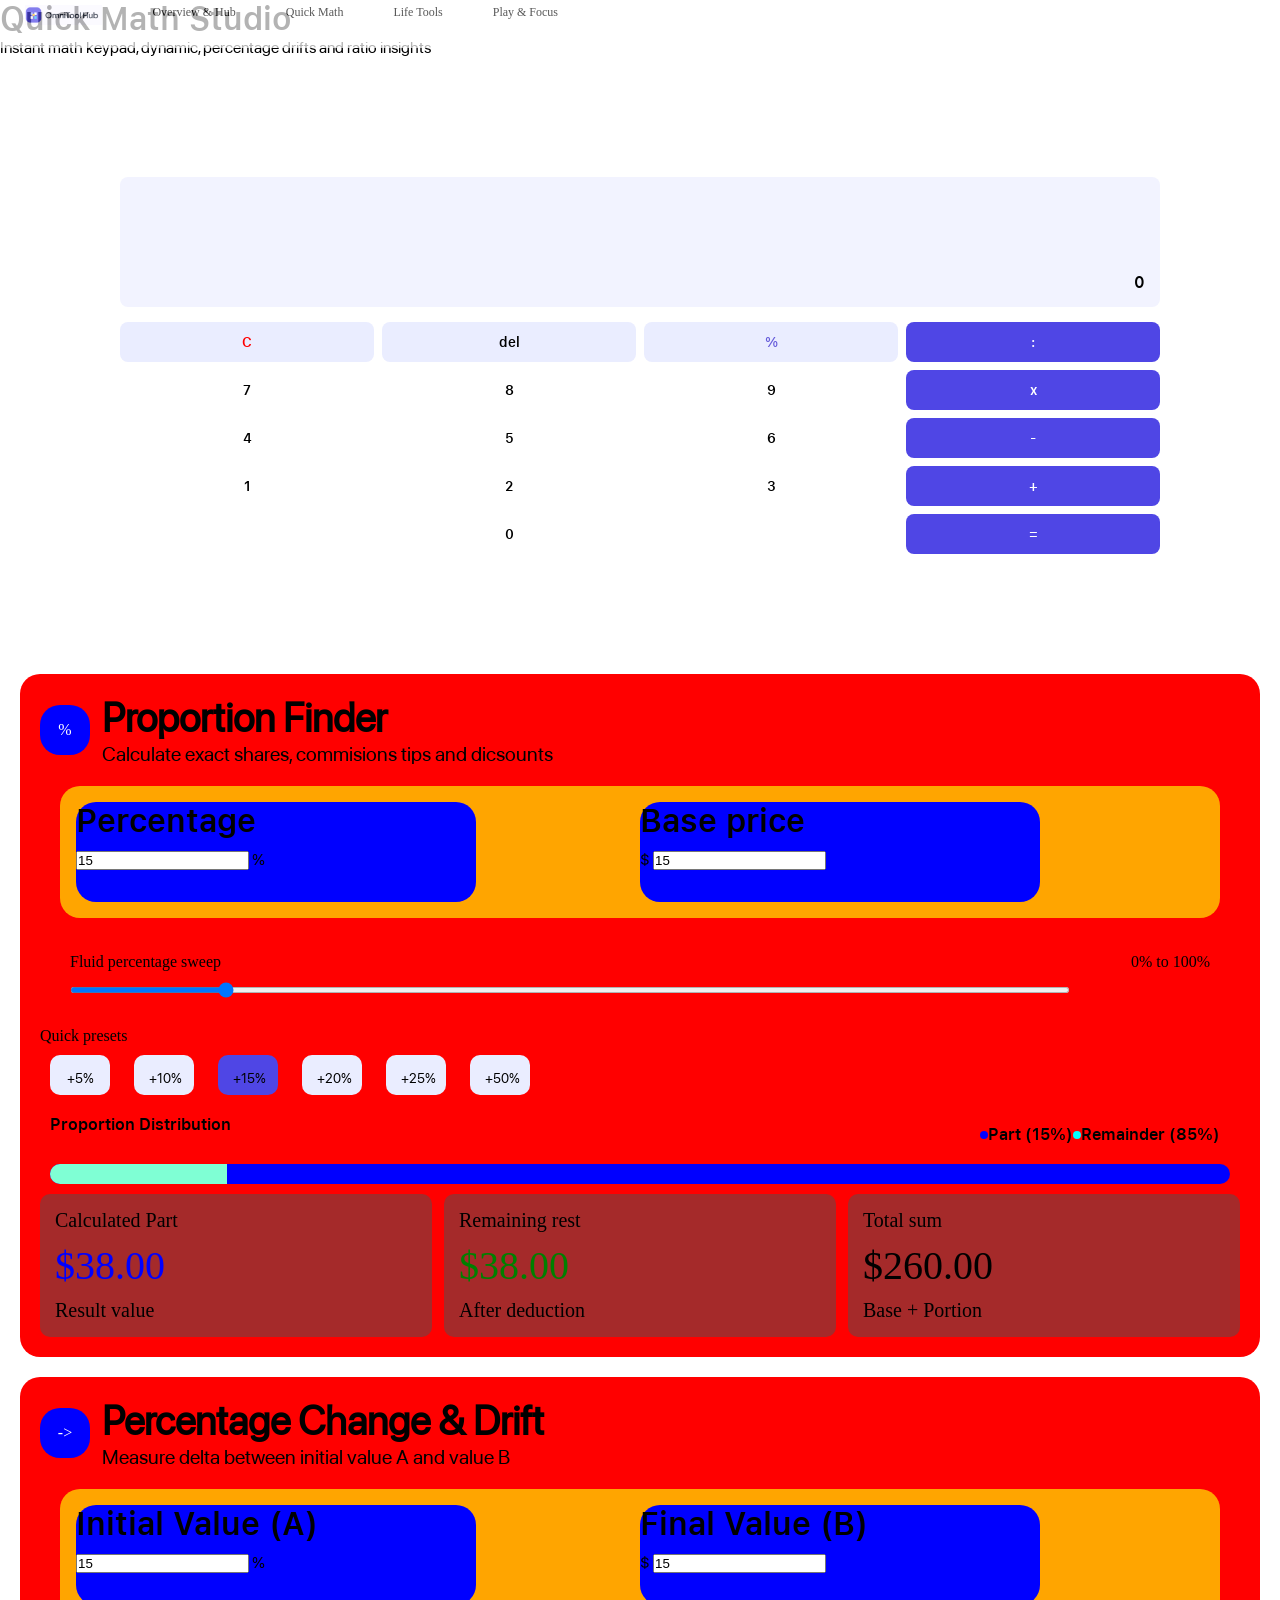
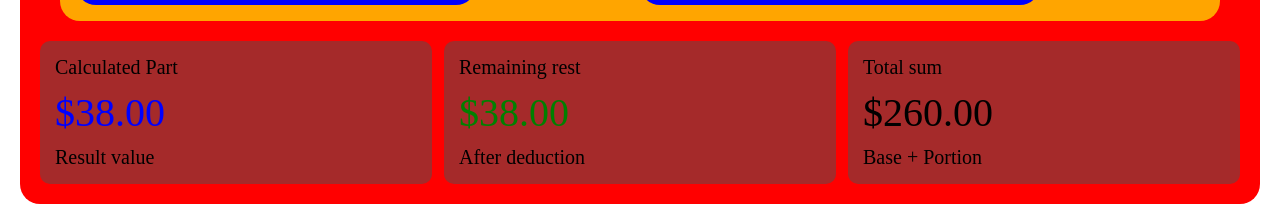
==== calculator.html @ 21ca6bd2 "Save local progress before pull" ====
<!DOCTYPE html>
<html>
    <head>
        <link rel="stylesheet" href="calculatorStyles.css">
    </head>
    <body>
        <nav>
            <ul>
                <li> <a> <img src="img/OmniToolLogo.png" alt="OmniToolLogo"> </a></li>
                <li> <p> <a href="index.html"> Overview & Hub </a> </p> </li>
                <li> <p> <a href="#"> Quick Math </a> </p> </li>
                <li> <p> <a href="lifetools.html"> Life Tools </a> </p> </li>
                <li> <p> <a href="#"> Play & Focus </a> </p> </li>
            </ul>
        </nav>

        <header> 
            
        </header>

        <div class="title">
            <h1 class="title-text"> Quick Math Studio </h1>
            <p class="title-paragraph"> Instant math keypad, dynamic, percentage drifts and ratio insights </p>
        </div>
        
        <div class="calculator-card">
            <div id="calc-display" > 0 </div>

            <!-- Keyboard grid -->
             <div class="calculator-keyboard">
                <!-- Button operator -->
                <button class="button button--essential" id="C" onclick=""> C </button>
                <button class="button button--essential" onclick=""> del  </button>
                <button class="button button--essential" id="percent" onclick=""> % </button>
                <button class="button button--operator" onclick=""> : </button> 
                <!-- Button nums -->

                <!-- Row 1 -->
                <button class="button" onclick=""> 7 </button> 
                <button class="button" onclick=""> 8 </button> 
                <button class="button" onclick=""> 9 </button> 
                <button class="button button--operator" onclick=""> x </button>

                <!-- Row 2 -->

                <button class="button" onclick=""> 4 </button> 
                <button class="button" onclick=""> 5 </button> 
                <button class="button" onclick=""> 6 </button> 
                <button class="button button--operator" onclick=""> - </button>

                <!-- Row 3 -->

                <button class="button" onclick=""> 1 </button> 
                <button class="button" onclick=""> 2 </button> 
                <button class="button" onclick=""> 3 </button> 
                <button class="button button--operator" onclick=""> + </button>

                <!-- Row 4 -->
                <button class="button button--0" onclick=""> 0 </button> 
                
                <button class="button button--operator" onclick=""> = </button>
             </div>
        </div>

        <!-- Feel Free to change the colours and begin doing the JS -->
        <div class="proportion-card">
            <div class="card-header"> 
                <div class="icon-badge"> % </div>
                <div class="card-header-titles">
                    <h2> Proportion Finder </h2>
                    <p> Calculate exact shares, commisions tips and dicsounts </p>
                </div>  

            </div>
           
            <div class="input-section">
                <div class="input-group">
                    <h1> Percentage </h1>
                    <div class="input-field">
                        <input type="text" value="15">
                        <span class="suffix"> % </span>
                    </div>
                </div>
                
                <div class="input-group">
                    <h1> Base price </h1>
                    <div class="input-field">
                        <span class="prefix"> $ </span>
                        <input type="text" value="15">
                    </div>
                </div>
            </div>
            <div class="slider-section"> 
                <div class="slider-group"> 
                    <span> Fluid percentage sweep </span>
                    <span class="range-text"> 0% to 100% </span>
                </div>
                <input type="range" min="0" max="100" value="15" class="range-slider">
            </div>
            
            <!-- Preset -->
            <span class="presets-label"> Quick presets </span>
            <div class="presets-buttons">
                <button class="preset-button"> +5% </button>
                <button class="preset-button"> +10% </button>
                <button class="preset-button preset-button--active"> +15% </button>
                <button class="preset-button"> +20% </button>
                <button class="preset-button"> +25% </button>
                <button class="preset-button"> +50% </button>
            </div>

            <!-- Distribution bar -->
            <div class="distribution-bar"> 
                <div class="dist-header">
                    <span> Proportion Distribution </span>
                    <div class="dist-legend"> 
                        <span class="dot dot--blue"> </span> Part (15%)
                        <span class="dot dot--cyan"> </span> Remainder (85%)
                    </div>
                </div>
                <div class="multi-progress-bar">
                    <div class="progress-part" style="width: 15%;"> </div>
                    <div class="progress-remainder" style="width: 85%;"> </div>
                </div>
            </div>

            <!-- Output -->
            <div class="output-grid">
                <div class="output-section">
                    <span class="out-title"> Calculated Part </span>
                    <span class="out-value out-value--blue"> $38.00 </span>
                    <span class="out-sub"> Result value </span>
                </div>
                <div class="output-section">
                    <span class="out-title"> Remaining rest </span>
                    <span class="out-value out-value--green"> $38.00 </span>
                    <span class="out-sub"> After deduction </span>
                </div>
                <div class="output-section">
                    <span class="out-title"> Total sum </span>
                    <span class="out-value out-value--black"> $260.00 </span>
                    <span class="out-sub"> Base + Portion </span>
                </div>
            </div>
        </div>

        <!-- Percentage card -->
        <div class="percentage-card">
            <div class="card-header"> 
                <div class="icon-badge"> -> </div>
                <div class="card-header-titles">
                    <h2> Percentage Change & Drift</h2>
                    <p> Measure delta between initial value A and value B</p>
                </div>  
            </div>
            <div class="input-section">
                <div class="input-group">
                    <h1> Initial Value (A) </h1>
                    <div class="input-field">
                        <input type="text" value="15">
                        <span class="suffix"> % </span>
                    </div>
                </div>
                
                <div class="input-group">
                    <h1> Final Value (B) </h1>
                    <div class="input-field">
                        <span class="prefix"> $ </span>
                        <input type="text" value="15">
                    </div>
                </div>
            </div>

             <div class="output-grid">
                <div class="output-section">
                    <span class="out-title"> Calculated Part </span>
                    <span class="out-value out-value--blue"> $38.00 </span>
                    <span class="out-sub"> Result value </span>
                </div>
                <div class="output-section">
                    <span class="out-title"> Remaining rest </span>
                    <span class="out-value out-value--green"> $38.00 </span>
                    <span class="out-sub"> After deduction </span>
                </div>
                <div class="output-section">
                    <span class="out-title"> Total sum </span>
                    <span class="out-value out-value--black"> $260.00 </span>
                    <span class="out-sub"> Base + Portion </span>
                </div>
                <!-- WIP NOT DONE! -->
            </div>
        </div>
    </body>
</html>
---- calculatorStyles.css ----
/* --- SF PRO TEXT (Using Display Regular as a temporary substitute) --- */
@font-face {
    font-family: 'SF Pro Text Regular';
    src: url('fonts/sf-pro-display_regular.woff2') format('woff2'); /* This file exists! */
    font-weight: 400;
    font-style: normal;
}

/* --- SF PRO TEXT (Using your working Semibold file as the fallback) --- */
@font-face {
    font-family: 'SF Pro Text';
    src: url('fonts/sf-pro-text_semibold.woff2') format('woff2');
    font-weight: 400;
    font-style: normal;
}

@font-face {
    font-family: 'SF Pro Text';
    src: url('fonts/sf-pro-text_semibold.woff2') format('woff2');
    font-weight: 600;
    font-style: normal;
}

* {
    margin: 0px;
    padding: 0px;
}

nav li a {
    display: block;
    color: #131313;
    text-align: center;
    padding-right: 25px;
    padding-left: 25px;
    padding-bottom: 5px;
    padding-top: 5px;
    text-decoration: none;
}

nav ul {
    list-style-type: none;
    margin: 0;
    padding: 0;
    overflow: hidden;
    background-color: #FFFFFF;

    display: flex;
    justify-content: flex-start;
    min-height: 48px;

}

nav li a:hover {
    background-color: #dfdddd;
    opacity: 0.7;
}

nav {
    place-items: center;
    min-height: 48px;

    position: fixed;
    top: 0;
    left: 0;
    width: 100%;
    z-index: 1000;
    opacity: 0.7;
}

nav p {
    font-size: 12px;
    margin: 0;
    padding: 0;
    display: inline-block;
}

nav img {
    height: 20px;
    width: auto;
    display: block;
}

.title-text {
    font-family: 'SF Pro Text';

}

.title-paragraph {
    font-family: 'SF Pro Text Regular';
}
.calculator-card {
    background-color: #FFFFF;
    padding: 20px;
    border-radius: 20px;
    margin: 100px;
}

#calc-display {
    padding: 15px;
    border-radius: 8px;
    margin-bottom: 15px;
    overflow: hidden;
    background-color: #F2F3FF;
    color: black;
    font-family: 'SF Pro Text';
    height: 100px;
    display: flex;
    justify-content: flex-end;
    align-items: flex-end;
}

.calculator-keyboard {
    display: grid;
    grid-template-columns: repeat(4, 1fr);
    gap: 8px;
    height: auto;
}

.button {
    background-color: #FFFF;
    border-radius: 8px;
    border: 0;
    cursor: pointer;
    height: 40px;
    width: auto;
    font-family: 'SF Pro Text';
}

.button--0 {
    grid-column: span 3;
}
.button--clear {
    background-color: red;
}
.button--operator {
    background-color: #4F46E5;
    color: #FFFF;
}

.button--essential {
    background-color: #EAEDFF;
}
.button:hover {
    opacity: 0.5;
}

#C {
    color: red;
}

#percent {
    color: #655BDA
}

/* Presets */

.proportion-card, .percentage-card {
    background-color: red;
    border-radius: 20px;
    margin: 20px;
    padding: 20px;
}

.card-header {
    display: flex;
    align-items:center;
    gap: 12px;
    margin-bottom: 10px;
}

.card-header-titles {
    font-family: 'SF Pro Text Regular';
}
.icon-badge {
    background-color: blue;
    display: flex;
    color: white;
    width: 50px;
    height: 50px;
    border-radius: 20px;
    justify-content: center;
    align-items: center;
}

.card-header h2 {
    font-size: 40px;
    font-weight: 20px;
}

.card-header p {
    font-size: 20px
}

/* Input */
.input-section {
    display: grid;
    grid-template-columns: 1fr 1fr;
    background-color: orange;
    padding: 16px;
    border-radius: 20px;
    margin: 20px;
}
.input-group {
display: flex;
    background-color: blue;
    border-radius: 20px;
    height: auto;
    align-items: center;
    display: inline;
    width: 400px;
    height: 100px
}

.input-group h1 {
    font-family: 'SF Pro Text';
}

.input-field {
    padding-top: 10px;
    font-family: 'SF Pro Text Regular';
}

/* Slider */

.slider-section {
    margin: 15px;
    padding: 15px;
}
.slider-group {
    display: flex;
    justify-content: space-between;
    margin-bottom: 8px;
    font-weight: 500;
}

.range-slider {
    width: 1000px;
    height: 6px;
    cursor: pointer;
    
}

/* Presets */
.preset-button {
    font-family: 'SF Pro Text Regular';
    border-radius: 10px;
    margin: 10px;
    padding: 15px;
    height: 40px;
    width: 60px;
    text-align: center;
    border: 0;
    background-color: #EAEDFF;

    cursor: pointer;
}

.preset-button--active {
    background-color: #4F46E5;
}

/* Distribution */

.dist-header {
    display: flex;
    margin: 10px;
    justify-content: space-between;
    font-family: 'SF Pro Text';
}

.dist-legend {
    align-items: center;
    display: flex;
    margin: 10px;
    justify-content: space-between;
    font-family: 'SF Pro Text';
}

.dot {
    width: 8px;
    height: 8px;
    border-radius: 10px;
    display: inline-block;
}

.dot--blue {
    background-color: blue;
}

.dot--cyan {
    background-color: cyan;
}

.multi-progress-bar {
    margin: 10px;
    height: 20px;
    background-color: blue;
    border-radius: 10px;
    display: flex;
    overflow: hidden;
}

.progress-part {
    background-color: aquamarine;
    height: 100%;
}

/* Output grid */

.output-grid {
    display: grid;
    grid-template-columns: 1fr 1fr 1fr;
    gap: 12px;
    
}

.output-section {
    background-color: brown;
    border-radius: 10px;
    padding: 15px;
    display: flex;
    flex-direction: column;
}

.out-title {
    font-size: 20px;
    margin-bottom: 10px;
}

.out-value {
    font-size: 40px;
    margin-bottom: 10px;
}

.out-value--blue {
    color: blue;
}
.out-value--green {
    color: green;
}

.out-value--black {
    color: black;
}

.out-sub {
    font-size: 20px;
}

/* Percentage card */
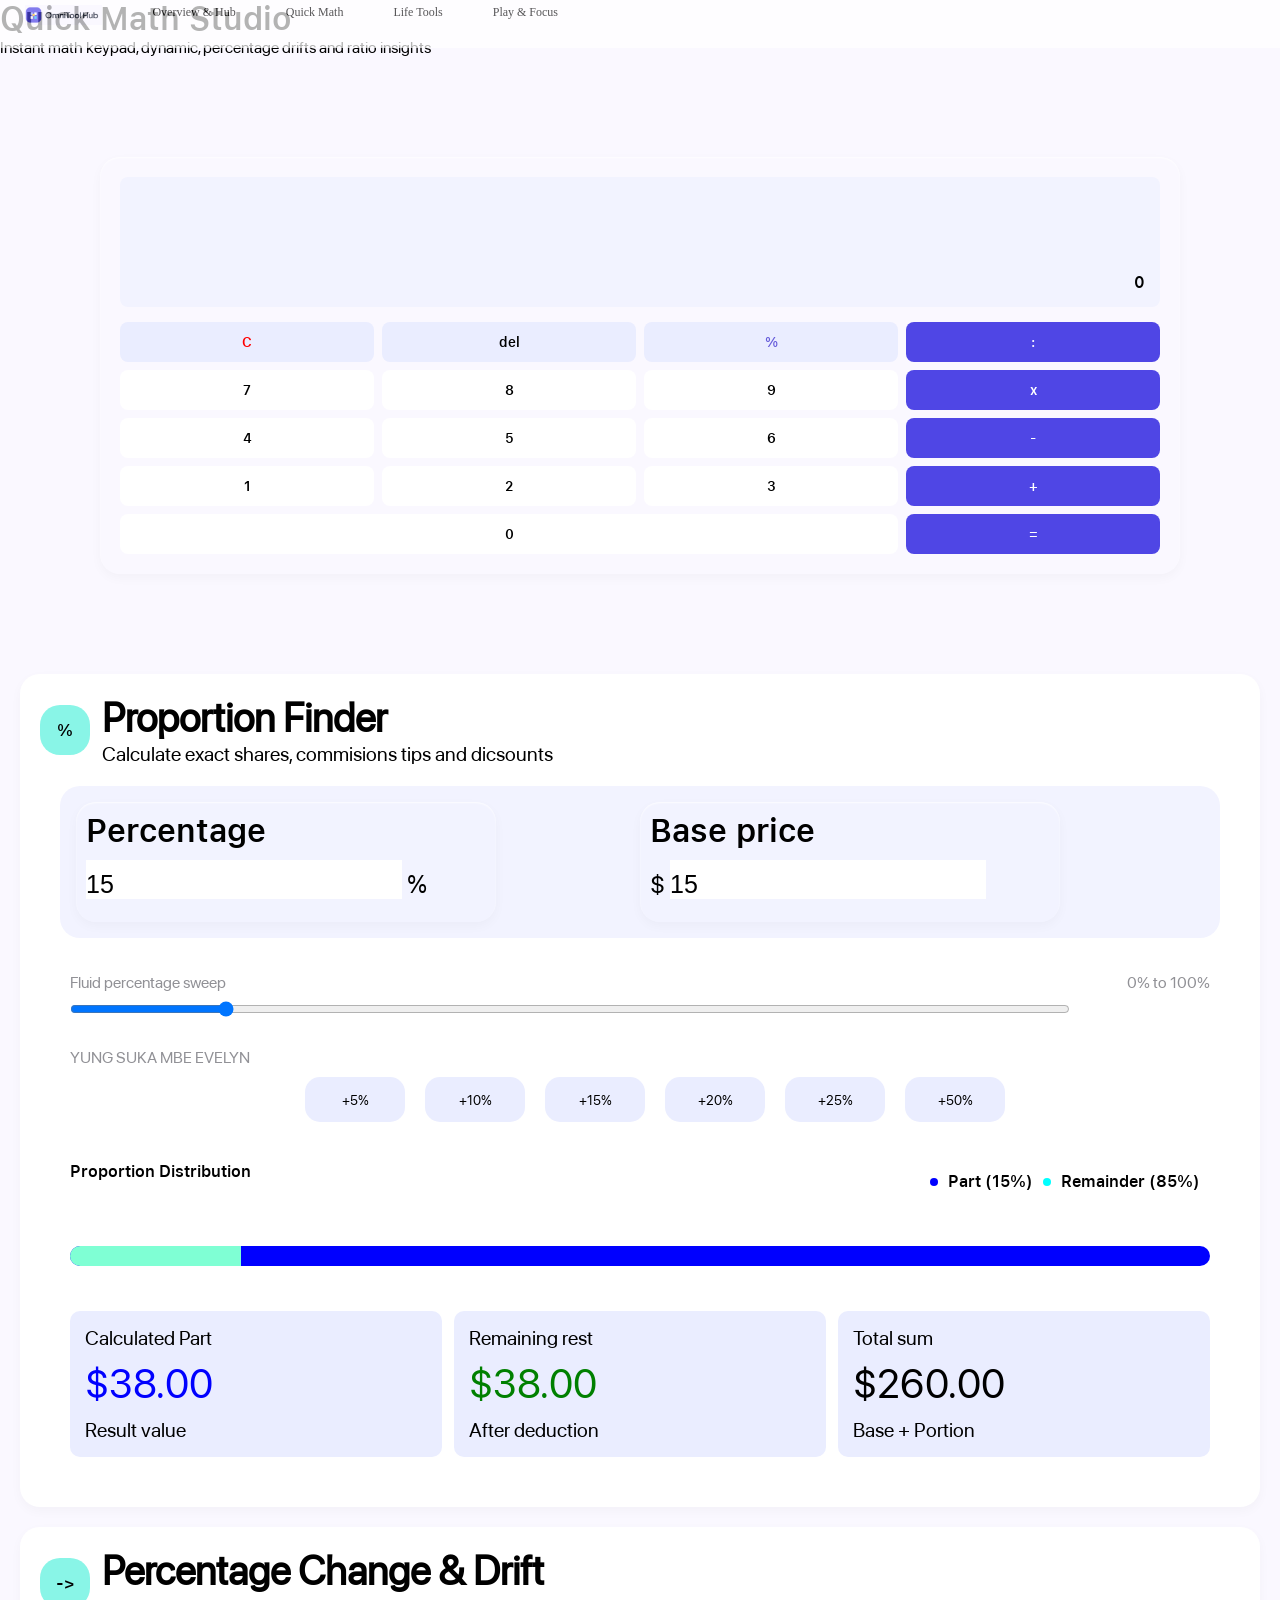
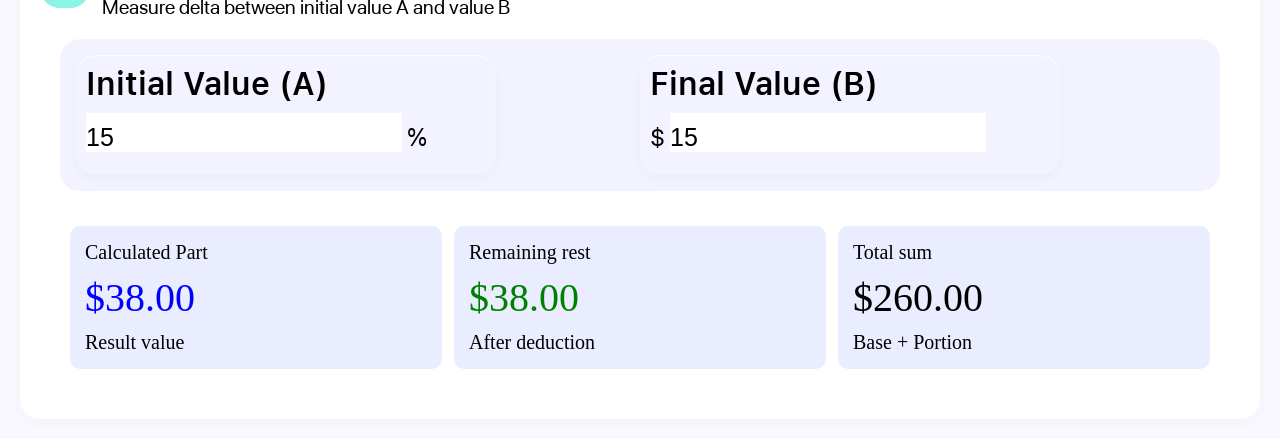
==== commit e2c42873: "Redesigned calculator and updates" ====
--- a/calculator.html
+++ b/calculator.html
@@ -99,7 +99,7 @@
             </div>
             
             <!-- Preset -->
-            <span class="presets-label"> Quick presets </span>
+            <span class="presets-label"> YUNG SUKA MBE EVELYN </span>
             <div class="presets-buttons">
                 <button class="preset-button"> +5% </button>
                 <button class="preset-button"> +10% </button>
@@ -127,19 +127,19 @@
             <!-- Output -->
             <div class="output-grid">
                 <div class="output-section">
-                    <span class="out-title"> Calculated Part </span>
-                    <span class="out-value out-value--blue"> $38.00 </span>
-                    <span class="out-sub"> Result value </span>
+                    <span class="out out-title"> Calculated Part </span>
+                    <span class="out out-value out-value--blue"> $38.00 </span>
+                    <span class="out out-sub"> Result value </span>
                 </div>
                 <div class="output-section">
-                    <span class="out-title"> Remaining rest </span>
-                    <span class="out-value out-value--green"> $38.00 </span>
-                    <span class="out-sub"> After deduction </span>
+                    <span class="out out-title"> Remaining rest </span>
+                    <span class="out out-value out-value--green"> $38.00 </span>
+                    <span class="out out-sub"> After deduction </span>
                 </div>
                 <div class="output-section">
-                    <span class="out-title"> Total sum </span>
-                    <span class="out-value out-value--black"> $260.00 </span>
-                    <span class="out-sub"> Base + Portion </span>
+                    <span class="out out-title"> Total sum </span>
+                    <span class="out out-value out-value--black"> $260.00 </span>
+                    <span class="out out-sub"> Base + Portion </span>
                 </div>
             </div>
         </div>
--- a/calculatorStyles.css
+++ b/calculatorStyles.css
@@ -80,6 +80,11 @@
     display: block;
 }
 
+body {
+    background-color: #FAF8FF;
+}
+
+/* calculator */
 .title-text {
     font-family: 'SF Pro Text';
 
@@ -93,6 +98,7 @@
     padding: 20px;
     border-radius: 20px;
     margin: 100px;
+    box-shadow: inset 0 1px 2px rgba(255, 255, 255, 0.8), 0 4px 12px rgba(0, 0, 0, 0.03);
 }
 
 #calc-display {
@@ -115,6 +121,7 @@
     gap: 8px;
     height: auto;
 }
+
 
 .button {
     background-color: #FFFF;
@@ -155,10 +162,11 @@
 /* Presets */
 
 .proportion-card, .percentage-card {
-    background-color: red;
+    background-color: #FFFFFF;
     border-radius: 20px;
     margin: 20px;
     padding: 20px;
+    box-shadow: inset 0 1px 2px rgba(255, 255, 255, 0.8), 0 4px 12px rgba(0, 0, 0, 0.03);
 }
 
 .card-header {
@@ -172,9 +180,11 @@
     font-family: 'SF Pro Text Regular';
 }
 .icon-badge {
-    background-color: blue;
-    display: flex;
-    color: white;
+    font-family: 'SF Pro Text';
+    background-color: #89F5E7;
+    display: flex;
+    color: black;
+    font-weight: 300px;
     width: 50px;
     height: 50px;
     border-radius: 20px;
@@ -195,20 +205,22 @@
 .input-section {
     display: grid;
     grid-template-columns: 1fr 1fr;
-    background-color: orange;
+    background-color: #F2F3FF;
     padding: 16px;
     border-radius: 20px;
     margin: 20px;
 }
 .input-group {
-display: flex;
-    background-color: blue;
+    display: flex;
+    
     border-radius: 20px;
     height: auto;
     align-items: center;
     display: inline;
     width: 400px;
-    height: 100px
+    height: 100px;
+    padding: 10px;
+    box-shadow: inset 0 1px 2px rgba(255, 255, 255, 0.8), 0 4px 12px rgba(0, 0, 0, 0.03);   
 }
 
 .input-group h1 {
@@ -218,6 +230,14 @@
 .input-field {
     padding-top: 10px;
     font-family: 'SF Pro Text Regular';
+    font-size: 25px;
+}
+
+.input-field input {
+    border: 0;
+    font-size: 25px;
+    padding-top: 10px;
+    background-color: #FFFFFF;
 }
 
 /* Slider */
@@ -231,49 +251,81 @@
     justify-content: space-between;
     margin-bottom: 8px;
     font-weight: 500;
+    color: #919196;
+    font-family: 'SF Pro Text Regular';
 }
 
 .range-slider {
     width: 1000px;
-    height: 6px;
+    height: 10px;
     cursor: pointer;
+    background: #3525CD;
+}
+
+
+/* Presets */
+
+.presets-label {
+    margin: 15px;
+    padding: 15px;
+    color: #919196;
+    font-family: 'SF Pro Text Regular';
+}
+.presets-buttons {
+    margin-left: 15px;
+    padding-left: 15px;
     
-}
-
-/* Presets */
+    display: flex;
+    justify-content: center;
+    align-items: center;
+    
+}
 .preset-button {
     font-family: 'SF Pro Text Regular';
-    border-radius: 10px;
+    border-radius: 15px;
     margin: 10px;
     padding: 15px;
-    height: 40px;
-    width: 60px;
+    height: 45px;
+    width: 100px;
+
+    display: flex;
     text-align: center;
+    justify-content: center;
     border: 0;
     background-color: #EAEDFF;
-
     cursor: pointer;
-}
-
-.preset-button--active {
+
+    font-weight: 400;
+    font-family: 'SF Pro Text Regular';
+}
+
+
+.preset-button:hover {
     background-color: #4F46E5;
+    color: white;
+}
+
+.preset-button:active {
+    transform: scale(0.98);
 }
 
 /* Distribution */
 
 .dist-header {
+    display: flex;
+    margin: 15px;
+    padding: 15px;
+    justify-content: space-between;
+    font-family: 'SF Pro Text';
+}
+
+.dist-legend {
+    align-items: center;
     display: flex;
     margin: 10px;
     justify-content: space-between;
     font-family: 'SF Pro Text';
-}
-
-.dist-legend {
-    align-items: center;
-    display: flex;
-    margin: 10px;
-    justify-content: space-between;
-    font-family: 'SF Pro Text';
+    gap: 10px;
 }
 
 .dot {
@@ -292,7 +344,7 @@
 }
 
 .multi-progress-bar {
-    margin: 10px;
+    margin: 30px;
     height: 20px;
     background-color: blue;
     border-radius: 10px;
@@ -311,11 +363,13 @@
     display: grid;
     grid-template-columns: 1fr 1fr 1fr;
     gap: 12px;
+    margin: 15px;
+    padding: 15px;
     
 }
 
 .output-section {
-    background-color: brown;
+    background-color: #EAEDFF;
     border-radius: 10px;
     padding: 15px;
     display: flex;
@@ -347,5 +401,8 @@
     font-size: 20px;
 }
 
+.out {
+    font-family: 'SF Pro Text Regular';
+}
 /* Percentage card */
 
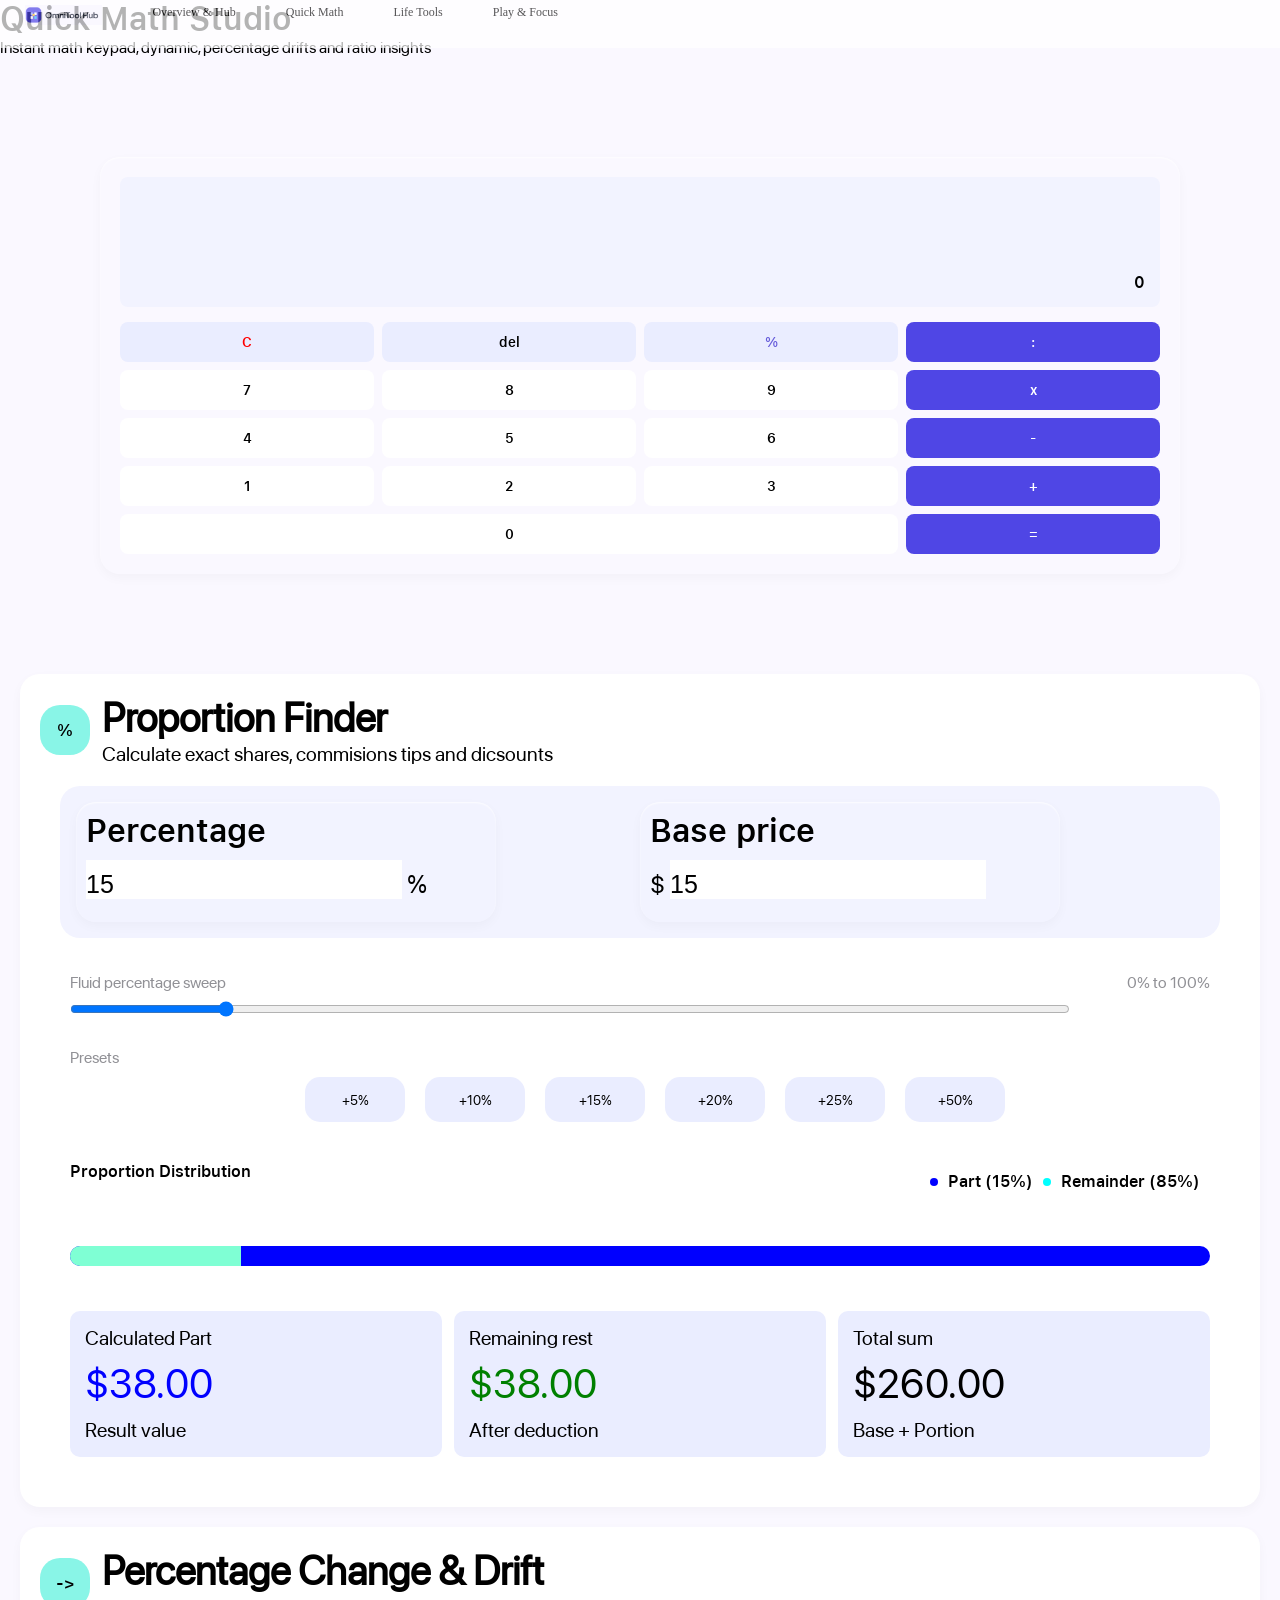
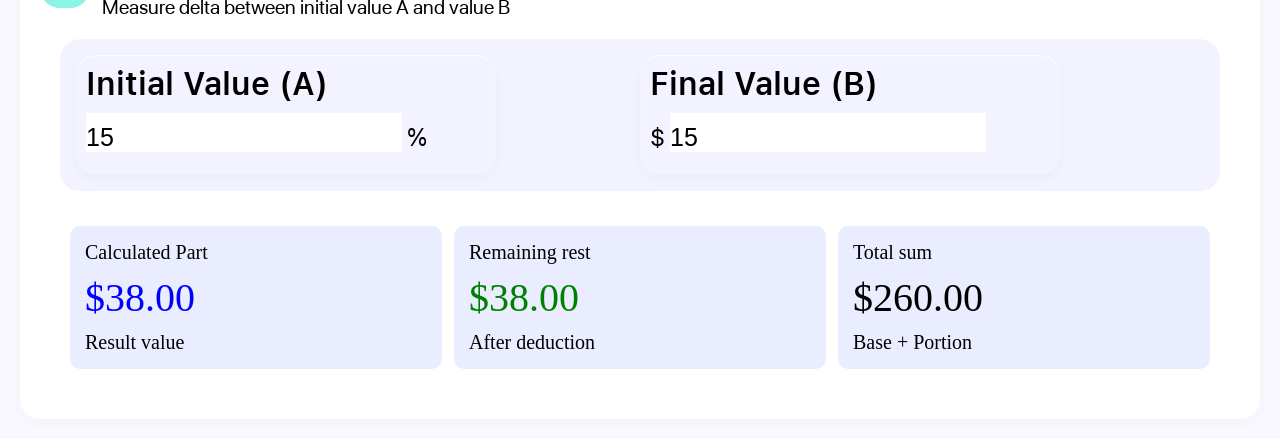
==== commit 5f107265: "Cleaned up UI lifestyletools and added age calc" ====
--- a/calculator.html
+++ b/calculator.html
@@ -99,7 +99,7 @@
             </div>
             
             <!-- Preset -->
-            <span class="presets-label"> YUNG SUKA MBE EVELYN </span>
+            <span class="presets-label"> Presets </span>
             <div class="presets-buttons">
                 <button class="preset-button"> +5% </button>
                 <button class="preset-button"> +10% </button>
--- a/calculatorStyles.css
+++ b/calculatorStyles.css
@@ -211,7 +211,6 @@
     margin: 20px;
 }
 .input-group {
-    display: flex;
     
     border-radius: 20px;
     height: auto;
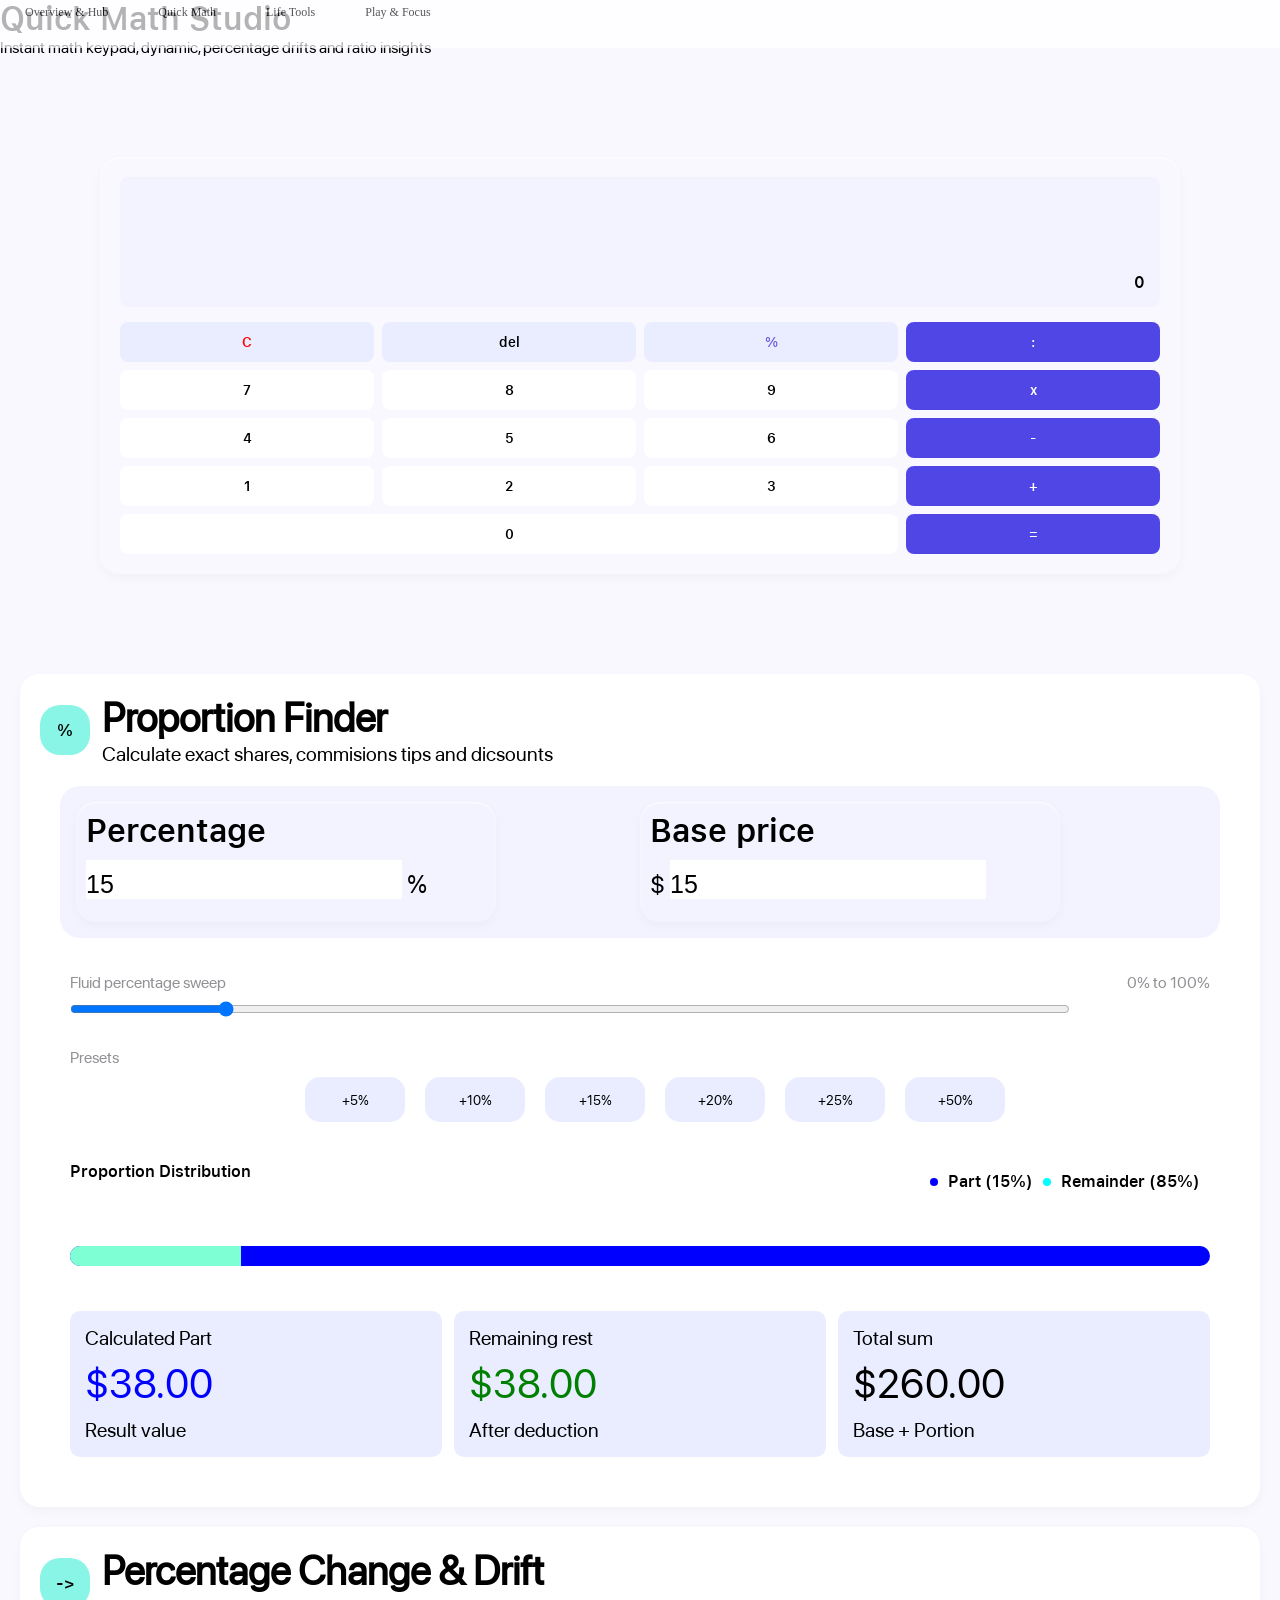
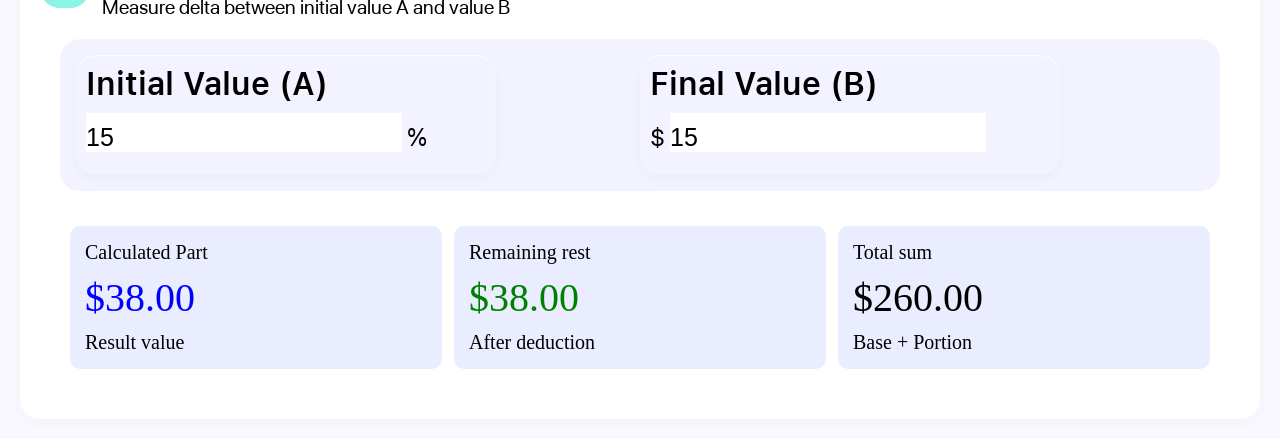
==== commit c3b357d4: "updating some files" ====
--- a/calculator.html
+++ b/calculator.html
@@ -6,11 +6,11 @@
     <body>
         <nav>
             <ul>
-                <li> <a> <img src="img/OmniToolLogo.png" alt="OmniToolLogo"> </a></li>
+               
                 <li> <p> <a href="index.html"> Overview & Hub </a> </p> </li>
-                <li> <p> <a href="#"> Quick Math </a> </p> </li>
+                <li> <p> <a href="calculator.html"> Quick Math </a> </p> </li>
                 <li> <p> <a href="lifetools.html"> Life Tools </a> </p> </li>
-                <li> <p> <a href="#"> Play & Focus </a> </p> </li>
+                <li> <p> <a href="playandfocus.html"> Play & Focus </a> </p> </li>
             </ul>
         </nav>
 
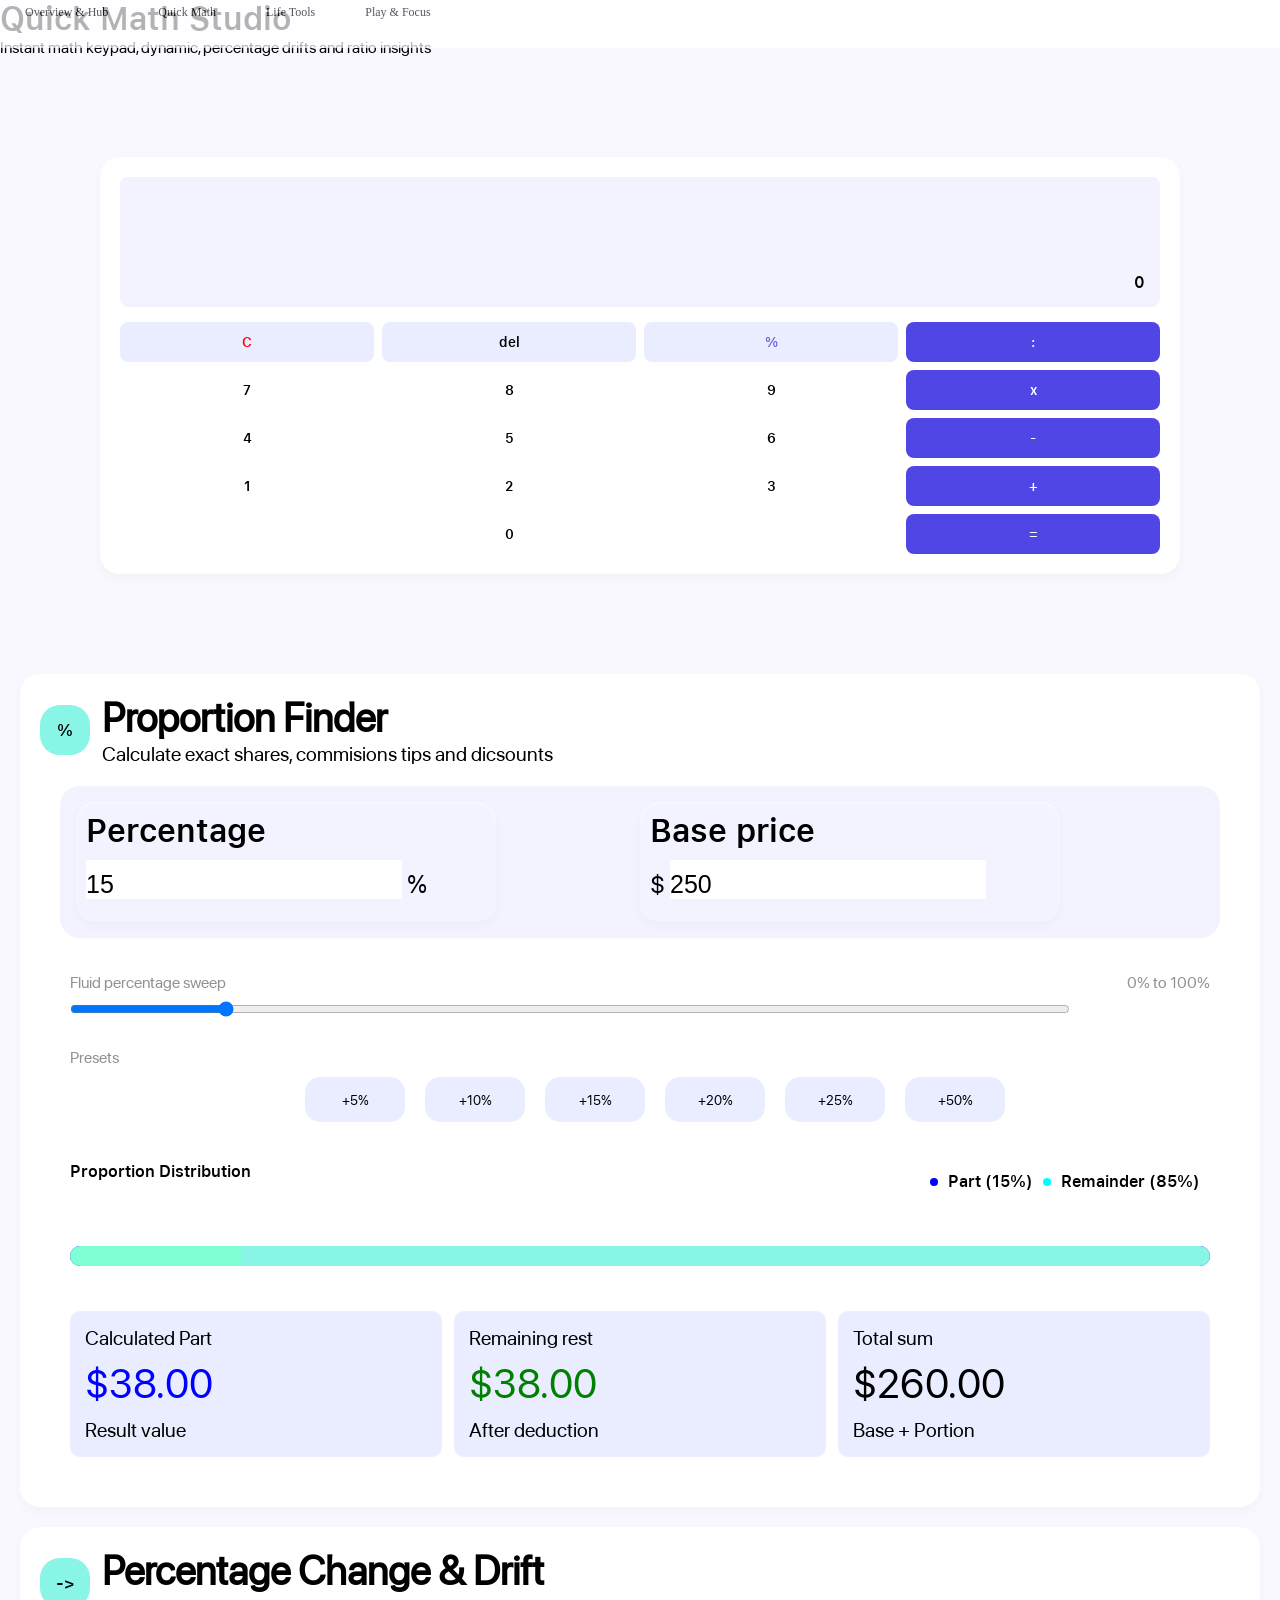
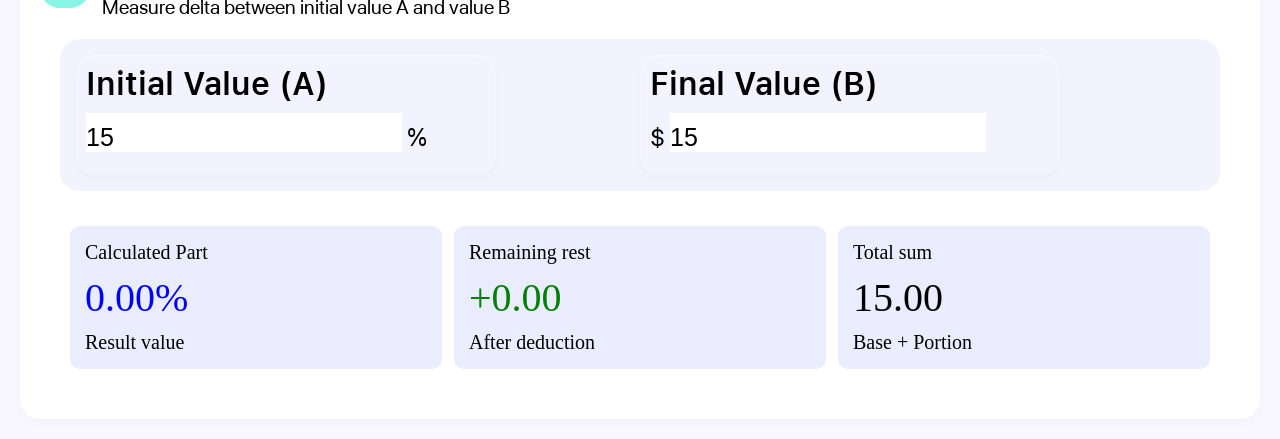
==== commit bbfe9d12: "adding something" ====
--- a/calculator.html
+++ b/calculator.html
@@ -30,7 +30,7 @@
              <div class="calculator-keyboard">
                 <!-- Button operator -->
                 <button class="button button--essential" id="C" onclick=""> C </button>
-                <button class="button button--essential" onclick=""> del  </button>
+                <button class="button button--essential" onclick="">del</button>
                 <button class="button button--essential" id="percent" onclick=""> % </button>
                 <button class="button button--operator" onclick=""> : </button> 
                 <!-- Button nums -->
@@ -77,7 +77,7 @@
                 <div class="input-group">
                     <h1> Percentage </h1>
                     <div class="input-field">
-                        <input type="text" value="15">
+                        <input type="text" id="prop-percent" value="15">
                         <span class="suffix"> % </span>
                     </div>
                 </div>
@@ -86,7 +86,7 @@
                     <h1> Base price </h1>
                     <div class="input-field">
                         <span class="prefix"> $ </span>
-                        <input type="text" value="15">
+                        <input type="text" id="prop-base" value="250">
                     </div>
                 </div>
             </div>
@@ -95,18 +95,18 @@
                     <span> Fluid percentage sweep </span>
                     <span class="range-text"> 0% to 100% </span>
                 </div>
-                <input type="range" min="0" max="100" value="15" class="range-slider">
+                <input type="range" id="prop-slider" min="0" max="100" value="15" class="range-slider">
             </div>
             
             <!-- Preset -->
             <span class="presets-label"> Presets </span>
             <div class="presets-buttons">
-                <button class="preset-button"> +5% </button>
-                <button class="preset-button"> +10% </button>
-                <button class="preset-button preset-button--active"> +15% </button>
-                <button class="preset-button"> +20% </button>
-                <button class="preset-button"> +25% </button>
-                <button class="preset-button"> +50% </button>
+                <button class="preset-button" data-value="5"> +5% </button>
+                <button class="preset-button" data-value="10"> +10% </button>
+                <button class="preset-button preset-button--active" data-value="15"> +15% </button>
+                <button class="preset-button" data-value="20"> +20% </button>
+                <button class="preset-button" data-value="25"> +25% </button>
+                <button class="preset-button" data-value="50"> +50% </button>
             </div>
 
             <!-- Distribution bar -->
@@ -114,13 +114,13 @@
                 <div class="dist-header">
                     <span> Proportion Distribution </span>
                     <div class="dist-legend"> 
-                        <span class="dot dot--blue"> </span> Part (15%)
-                        <span class="dot dot--cyan"> </span> Remainder (85%)
+                        <span class="dot dot--blue"> </span> <span id="legend-part-text"> Part (15%)</span>
+                        <span class="dot dot--cyan"> </span> <span id="legend-remainder-text">Remainder (85%)</span>
                     </div>
                 </div>
                 <div class="multi-progress-bar">
-                    <div class="progress-part" style="width: 15%;"> </div>
-                    <div class="progress-remainder" style="width: 85%;"> </div>
+                    <div class="progress-part" id="progress-part" style="width: 15%;"> </div>
+                    <div class="progress-remainder" id="progress-remainder" style="width: 85%;"> </div>
                 </div>
             </div>
 
@@ -190,5 +190,7 @@
                 <!-- WIP NOT DONE! -->
             </div>
         </div>
+
+        <script src="calculatorScript.js"></script>
     </body>
 </html>
--- a/calculatorStyles.css
+++ b/calculatorStyles.css
@@ -94,7 +94,7 @@
     font-family: 'SF Pro Text Regular';
 }
 .calculator-card {
-    background-color: #FFFFF;
+    background-color: #FFF;
     padding: 20px;
     border-radius: 20px;
     margin: 100px;
@@ -405,3 +405,15 @@
 }
 /* Percentage card */
 
+
+
+
+
+
+
+/* changes made by amrit sood  */
+
+.progress-remainder{
+    background-color:#89F5E7;
+    height:100%;
+}
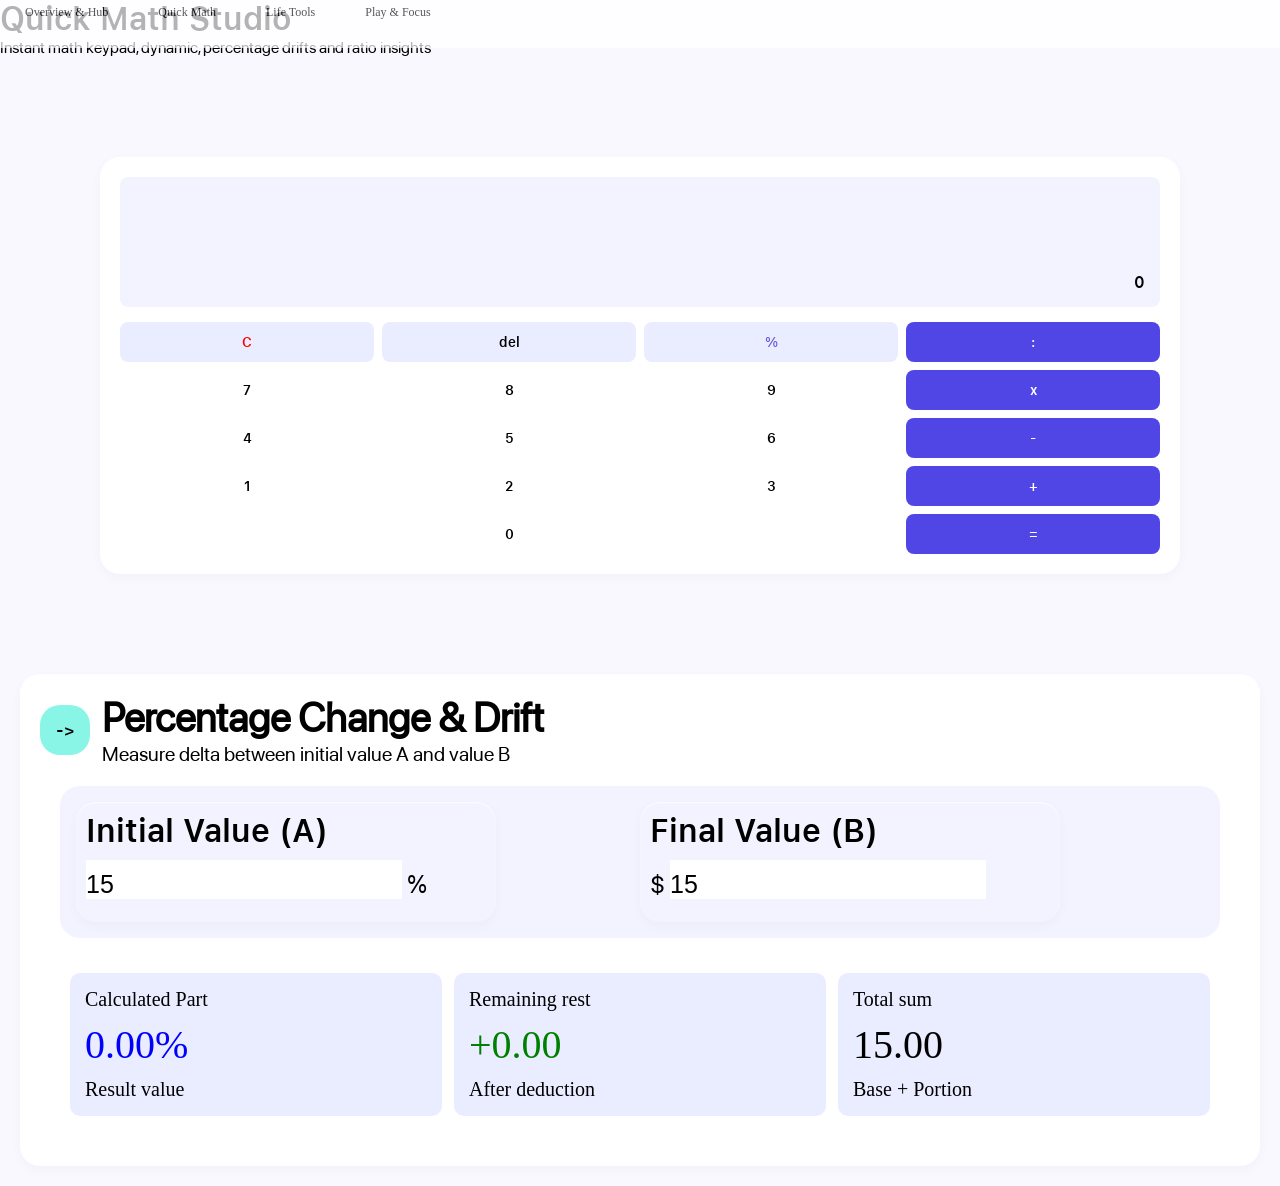
==== commit d11e1977: "updating again" ====
--- a/calculator.html
+++ b/calculator.html
@@ -62,7 +62,27 @@
              </div>
         </div>
 
-        <!-- Feel Free to change the colours and begin doing the JS -->
+<!-- 
+
+        with the permisiion of the organiser i have made this part a comment as we dpnt need to for js ,
+        i am not makking edit in css as it dosent need initialits also a requet to reviewer that i have taken advice from an orgniser so this sudden change in code should not cause any ai suspician
+        and i have not deleted it  ok etha !! -->
+
+
+
+
+
+
+
+
+
+
+
+
+
+
+        
+        <!-- Feel Free to change the colours and begin doing the JS
         <div class="proportion-card">
             <div class="card-header"> 
                 <div class="icon-badge"> % </div>
@@ -71,8 +91,8 @@
                     <p> Calculate exact shares, commisions tips and dicsounts </p>
                 </div>  
 
-            </div>
-           
+            </div> -->
+<!--            
             <div class="input-section">
                 <div class="input-group">
                     <h1> Percentage </h1>
@@ -98,8 +118,8 @@
                 <input type="range" id="prop-slider" min="0" max="100" value="15" class="range-slider">
             </div>
             
-            <!-- Preset -->
-            <span class="presets-label"> Presets </span>
+            Preset
+            <!- <span class="presets-label"> Presets </span>
             <div class="presets-buttons">
                 <button class="preset-button" data-value="5"> +5% </button>
                 <button class="preset-button" data-value="10"> +10% </button>
@@ -107,9 +127,9 @@
                 <button class="preset-button" data-value="20"> +20% </button>
                 <button class="preset-button" data-value="25"> +25% </button>
                 <button class="preset-button" data-value="50"> +50% </button>
-            </div>
-
-            <!-- Distribution bar -->
+            </div> --> 
+
+            <!-- Distribution bar
             <div class="distribution-bar"> 
                 <div class="dist-header">
                     <span> Proportion Distribution </span>
@@ -124,7 +144,7 @@
                 </div>
             </div>
 
-            <!-- Output -->
+            Output
             <div class="output-grid">
                 <div class="output-section">
                     <span class="out out-title"> Calculated Part </span>
@@ -142,7 +162,7 @@
                     <span class="out out-sub"> Base + Portion </span>
                 </div>
             </div>
-        </div>
+        </div> -->
 
         <!-- Percentage card -->
         <div class="percentage-card">
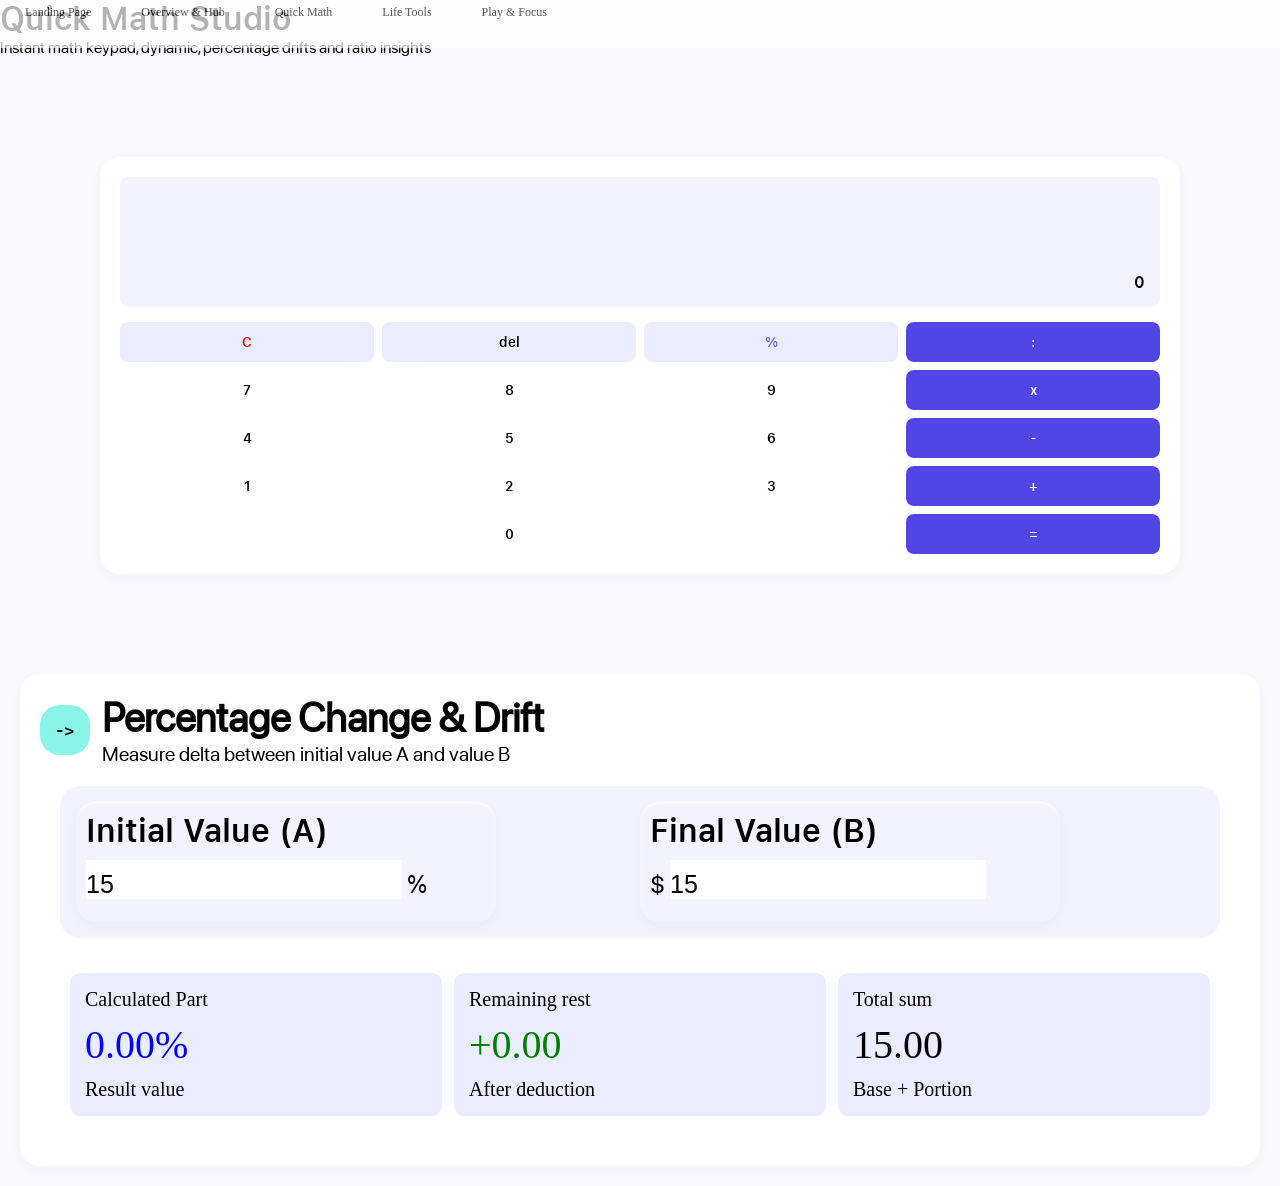
==== commit 5a06ba85: "update" ====
--- a/calculator.html
+++ b/calculator.html
@@ -6,7 +6,7 @@
     <body>
         <nav>
             <ul>
-               
+               <li><p><a href="AMRIT-WORK/landing-page.html">Landing Page</a></p></li>
                 <li> <p> <a href="index.html"> Overview & Hub </a> </p> </li>
                 <li> <p> <a href="calculator.html"> Quick Math </a> </p> </li>
                 <li> <p> <a href="lifetools.html"> Life Tools </a> </p> </li>
